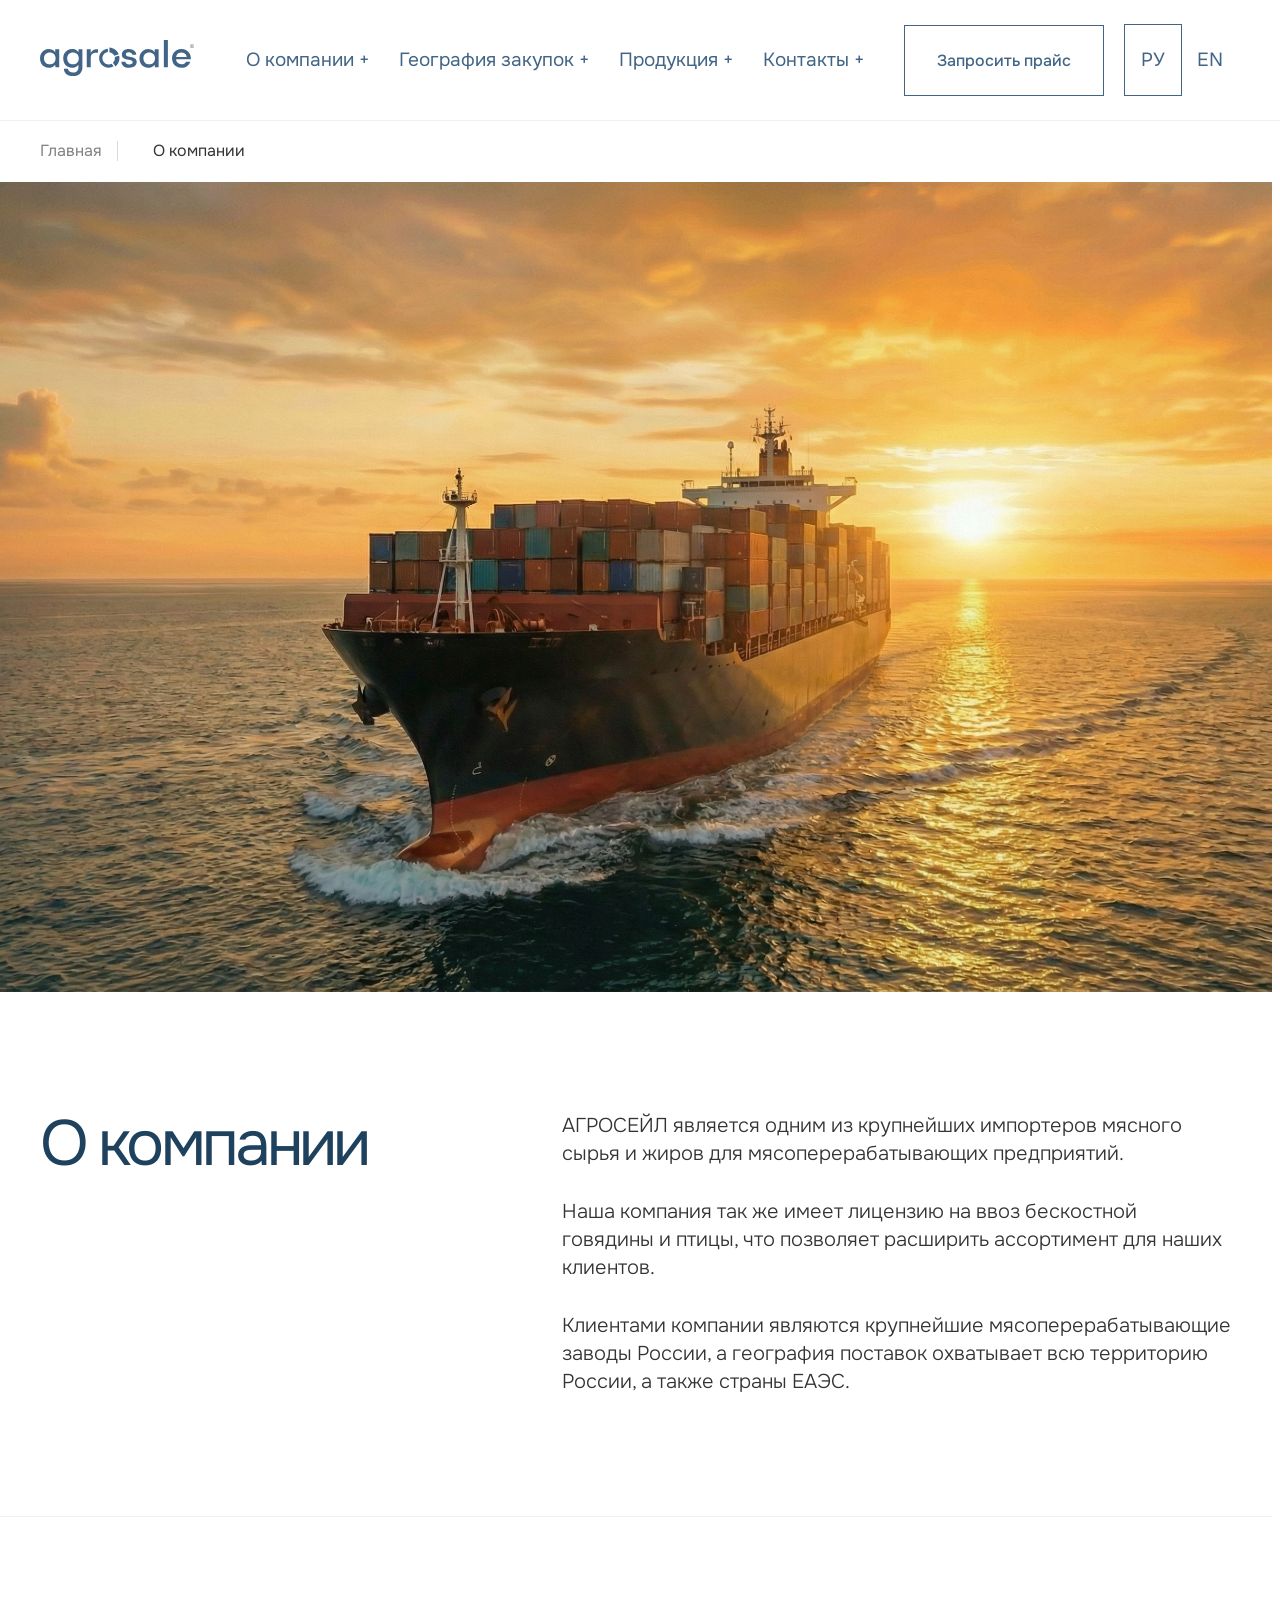
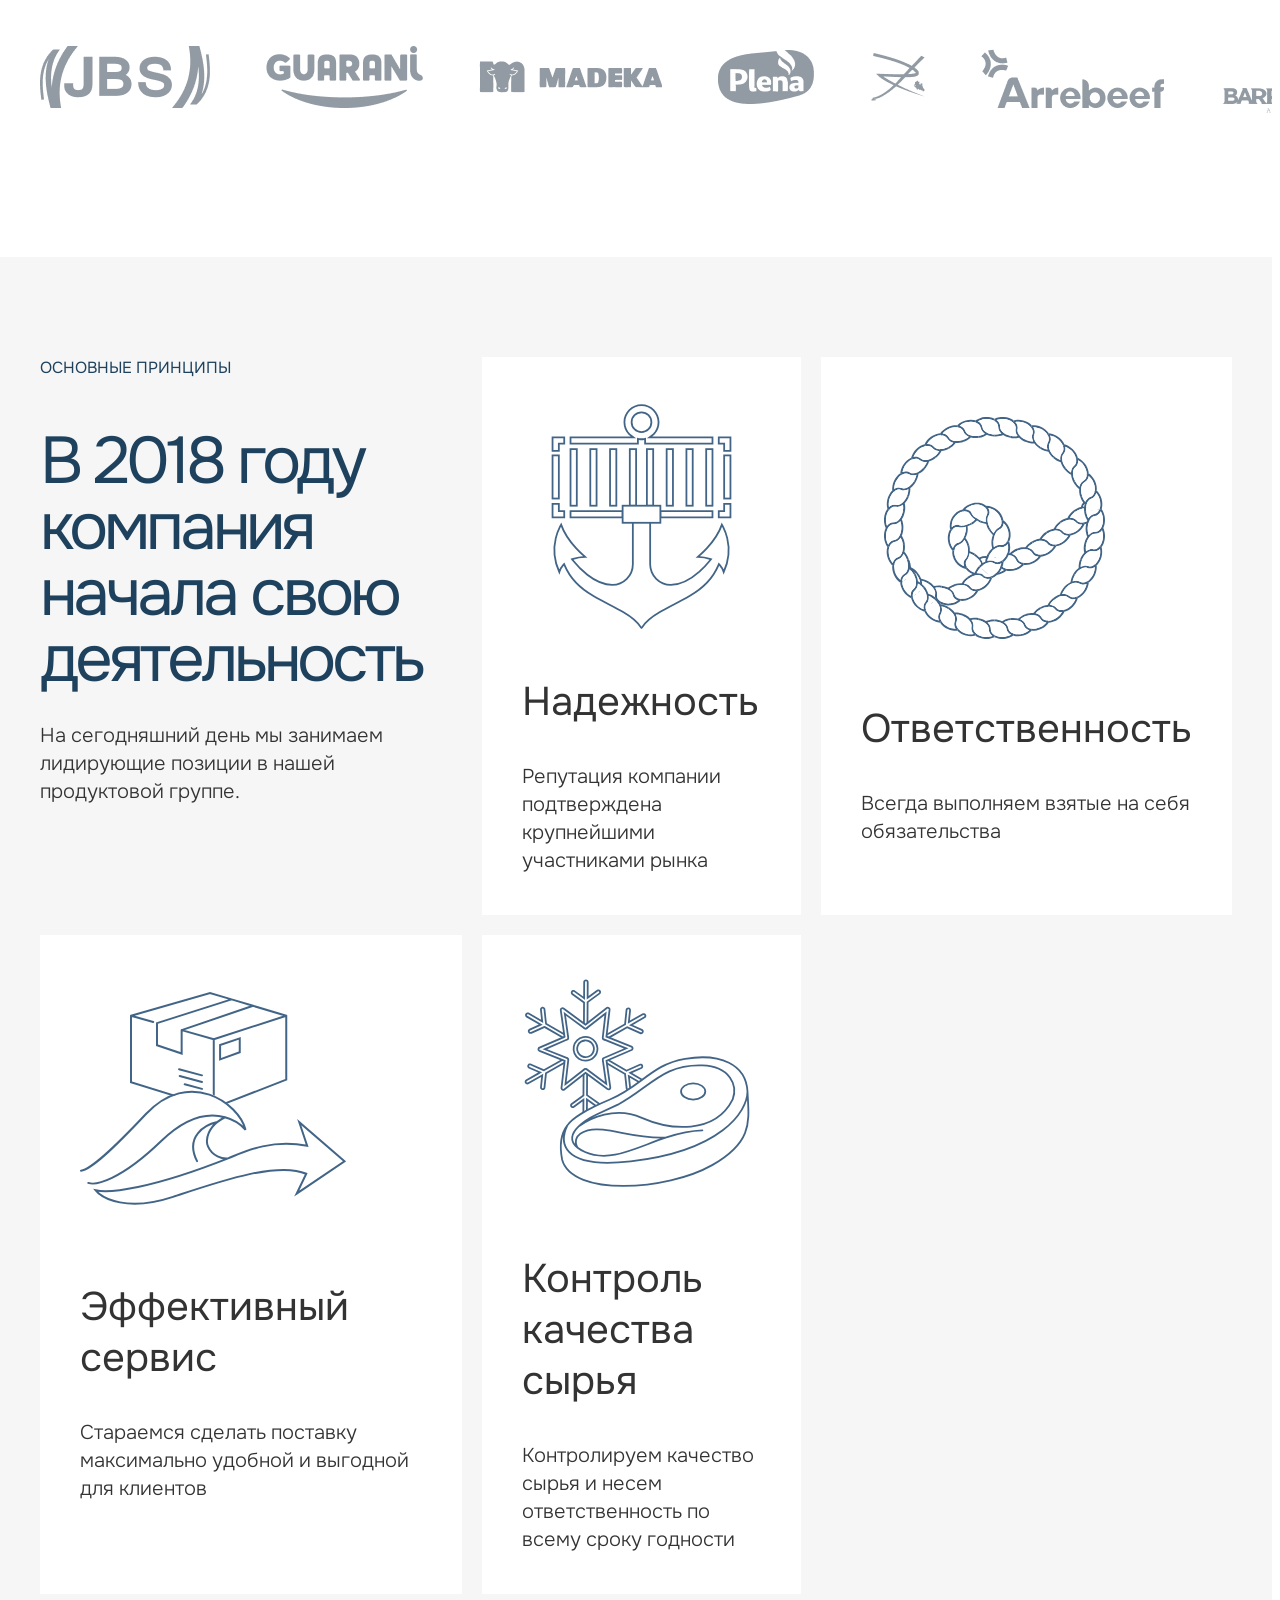
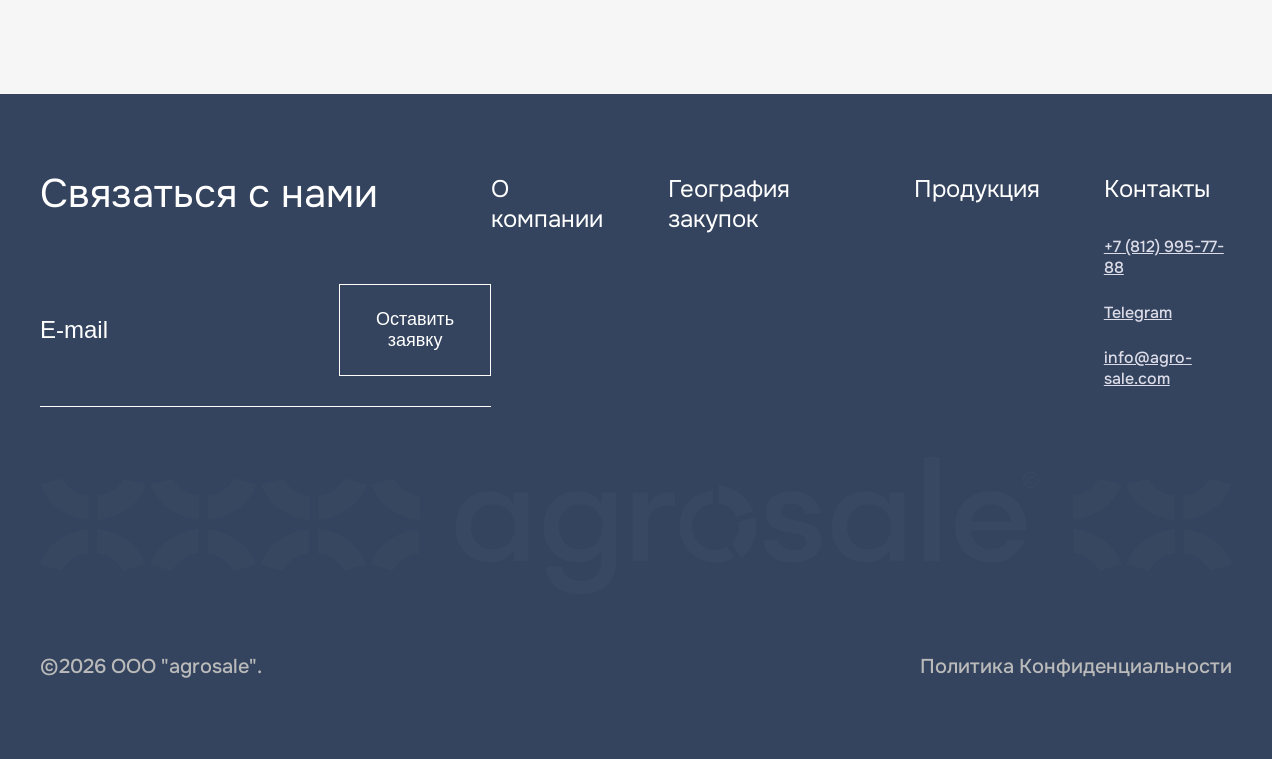
==== company.html @ a6a9d13f "First commit" ====
<!doctype html>
<html lang="en">
	<head>
		<meta charset="UTF-8" />
		<meta name="viewport" content="width=device-width, initial-scale=1.0" />
		<link rel="preconnect" href="https://fonts.googleapis.com" />
		<link rel="preconnect" href="https://fonts.gstatic.com" crossorigin />
		<link
			href="https://fonts.googleapis.com/css2?family=Onest:wght@100..900&display=swap"
			rel="stylesheet"
		/>
		<link rel="stylesheet" href="assets/css/style.css" />
		<title>Agrosale</title>
	</head>
	<body>
		<header class="header header2">
			<div class="container">
				<a href="index.html" class="logo">
					<img src="assets/svg/logo3.svg" alt="agrosale" />
				</a>

				<button class="burger" id="burger">
					<span></span>
					<span></span>
					<span></span>
				</button>

				<div class="nav-wrapper" id="nav-wrapper">
					<div class="menu-image">
						<img src="assets/svg/logo2.svg" alt="Shipping" />
					</div>
					<div class="nav-image">
						<img src="assets/img/menu.jpg" alt="" />
					</div>
					<nav class="main-nav">
						<ul>
							<li><a href="company.html">О компании +</a></li>
							<li><a href="geography.html">География закупок +</a></li>
							<li><a href="production.html">Продукция +</a></li>
							<li><a href="contacts.html">Контакты +</a></li>
						</ul>
					</nav>

					<div class="header-actions">
						<a href="#" class="btn-price">Запросить прайс</a>

						<div class="lang-switcher">
							<a href="#" class="lang-item active">РУ</a>
							<a href="#" class="lang-item">EN</a>
						</div>
					</div>
				</div>
			</div>
		</header>
		<main>
			<nav class="breadcrumbs-container">
				<div class="container">
					<ul class="breadcrumbs">
						<li><a href="/">Главная</a></li>
						<li><span>О компании</span></li>
					</ul>
				</div>
			</nav>
			<section class="meat-landing-section">
				<div class="video-wrapper">
					<img src="assets/img/company.jpg" alt="" />
				</div>
			</section>
			<section class="company-partner">
				<div class="products-header">
					<h2 class="main-title">О компании</h2>
					<div class="description-text-wrapper">
						<p class="description-text">
							АГРОСЕЙЛ является одним из крупнейших импортеров мясного сырья и
							жиров для мясоперерабатывающих предприятий.
						</p>
						<p class="description-text">
							Наша компания так же имеет лицензию на ввоз бескостной говядины и
							птицы, что позволяет расширить ассортимент для наших клиентов.
						</p>
						<p class="description-text">
							Клиентами компании являются крупнейшие мясоперерабатывающие заводы
							России, а география поставок охватывает всю территорию России, а
							также страны ЕАЭС.  
						</p>
					</div>
				</div>
				<div class="partners__slider-line">
					<div class="partners__item">
						<img src="assets/img/Group 57.png" alt="JBS" />
					</div>
					<div class="partners__item">
						<img src="assets/img/Frame 172.png" alt="Guarani" />
					</div>
					<div class="partners__item">
						<img src="assets/img/Frame 174.png" alt="Victoria" />
					</div>
					<div class="partners__item">
						<img src="assets/img/Frame 176.png" alt="Arrebeef" />
					</div>
					<div class="partners__item">
						<img src="assets/img/Frame 177.png" alt="Minerva" />
					</div>
					<div class="partners__item">
						<img src="assets/img/Frame 179.png" alt="Barra Mansa" />
					</div>
					<div class="partners__item">
						<img src="assets/img/Frame 180.png" alt="Barra Mansa" />
					</div>
					<div class="partners__item">
						<img src="assets/img/Frame 181.png" alt="Barra Mansa" />
					</div>
					<div class="partners__item">
						<img src="assets/img/Frame 182.png" alt="Barra Mansa" />
					</div>
					<div class="partners__item">
						<img src="assets/img/Frame 178.png" alt="Barra Mansa" />
					</div>
				</div>
			</section>
			<section class="principles-section">
				<div class="container">
					<div class="principles-grid">
						<div class="principles-info">
							<span class="overline">Основные принципы</span>
							<h2 class="principles-title">
								В 2018 году компания начала свою деятельность
							</h2>
							<p class="principles-desc">
								На сегодняшний день мы занимаем лидирующие позиции в нашей
								продуктовой группе.
							</p>
						</div>

						<div class="principle-card">
							<div class="card-icon">
								<img src="assets/svg/nadeznost.svg" alt="Надежность" />
							</div>
							<h3 class="card-title">Надежность</h3>
							<p class="card-text">
								Репутация компании подтверждена крупнейшими участниками рынка
							</p>
						</div>

						<div class="principle-card">
							<div class="card-icon">
								<img
									src="assets/svg/otvetstvennost.svg"
									alt="Ответственность"
								/>
							</div>
							<h3 class="card-title">Ответственность</h3>
							<p class="card-text">
								Всегда выполняем взятые на себя обязательства
							</p>
						</div>

						<div class="principle-card">
							<div class="card-icon">
								<img src="assets/svg/servis.svg" alt="Эффективный сервис" />
							</div>
							<h3 class="card-title">Эффективный сервис</h3>
							<p class="card-text">
								Стараемся сделать поставку максимально удобной и выгодной для
								клиентов
							</p>
						</div>

						<div class="principle-card">
							<div class="card-icon">
								<img src="assets/svg/control.svg" alt="Контроль качества" />
							</div>
							<h3 class="card-title">Контроль качества сырья</h3>
							<p class="card-text">
								Контролируем качество сырья и несем ответственность по всему
								сроку годности
							</p>
						</div>
					</div>
				</div>
			</section>
		</main>
		<footer>
			<footer class="footer">
				<div class="container">
					<div class="footer__top">
						<div class="footer__form-col">
							<h2 class="footer__title">Связаться с нами</h2>
							<form class="footer__form">
								<div class="footer__input-group">
									<input
										type="email"
										placeholder="E-mail"
										class="footer__input"
									/>
									<button type="submit" class="footer__btn">
										Оставить заявку
									</button>
								</div>
							</form>
						</div>

						<nav class="footer__nav">
							<div class="footer__nav-col">
								<a href="#" class="footer__nav-link">О компании</a>
							</div>
							<div class="footer__nav-col">
								<a href="#" class="footer__nav-link">География закупок</a>
							</div>
							<div class="footer__nav-col">
								<a href="#" class="footer__nav-link">Продукция</a>
							</div>
							<div class="footer__nav-col">
								<h3 class="footer__nav-title">Контакты</h3>
								<a href="tel:+78129957788" class="footer__contact-link"
									>+7 (812) 995-77-88</a
								>
								<a href="#" class="footer__contact-link">Telegram</a>
								<a href="mailto:info@agro-sale.com" class="footer__contact-link"
									>info@agro-sale.com</a
								>
							</div>
						</nav>
					</div>

					<div class="footer__logo-wrap">
						<img
							src="assets/svg/footer.svg"
							alt="agrosale"
							class="footer__logo-img"
						/>
					</div>

					<div class="footer__bottom">
						<p class="footer__copy">©2026 ООО "agrosale".</p>
						<a href="#" class="footer__policy">Политика Конфиденциальности</a>
					</div>
				</div>
			</footer>
		</footer>
		<script src="assets/js/script.js"></script>
	</body>
</html>
---- assets/css/style.css ----
@import url('./modules/header.css');
@import url('./modules/footer.css');
@import url('./core/base.css');
@import url('./sections/landing.css');
@import url('./sections/partner.css');
@import url('./sections/about.css');
@import url('./sections/meat.css');
@import url('./sections/map.css');
@import url('./sections/meat-landing.css');
@import url('./sections/product.css');
@import url('./sections/company-partner.css');
@import url('./sections/principles.css');
@import url('./sections/contacts.css');
@import url('./sections/form.css');
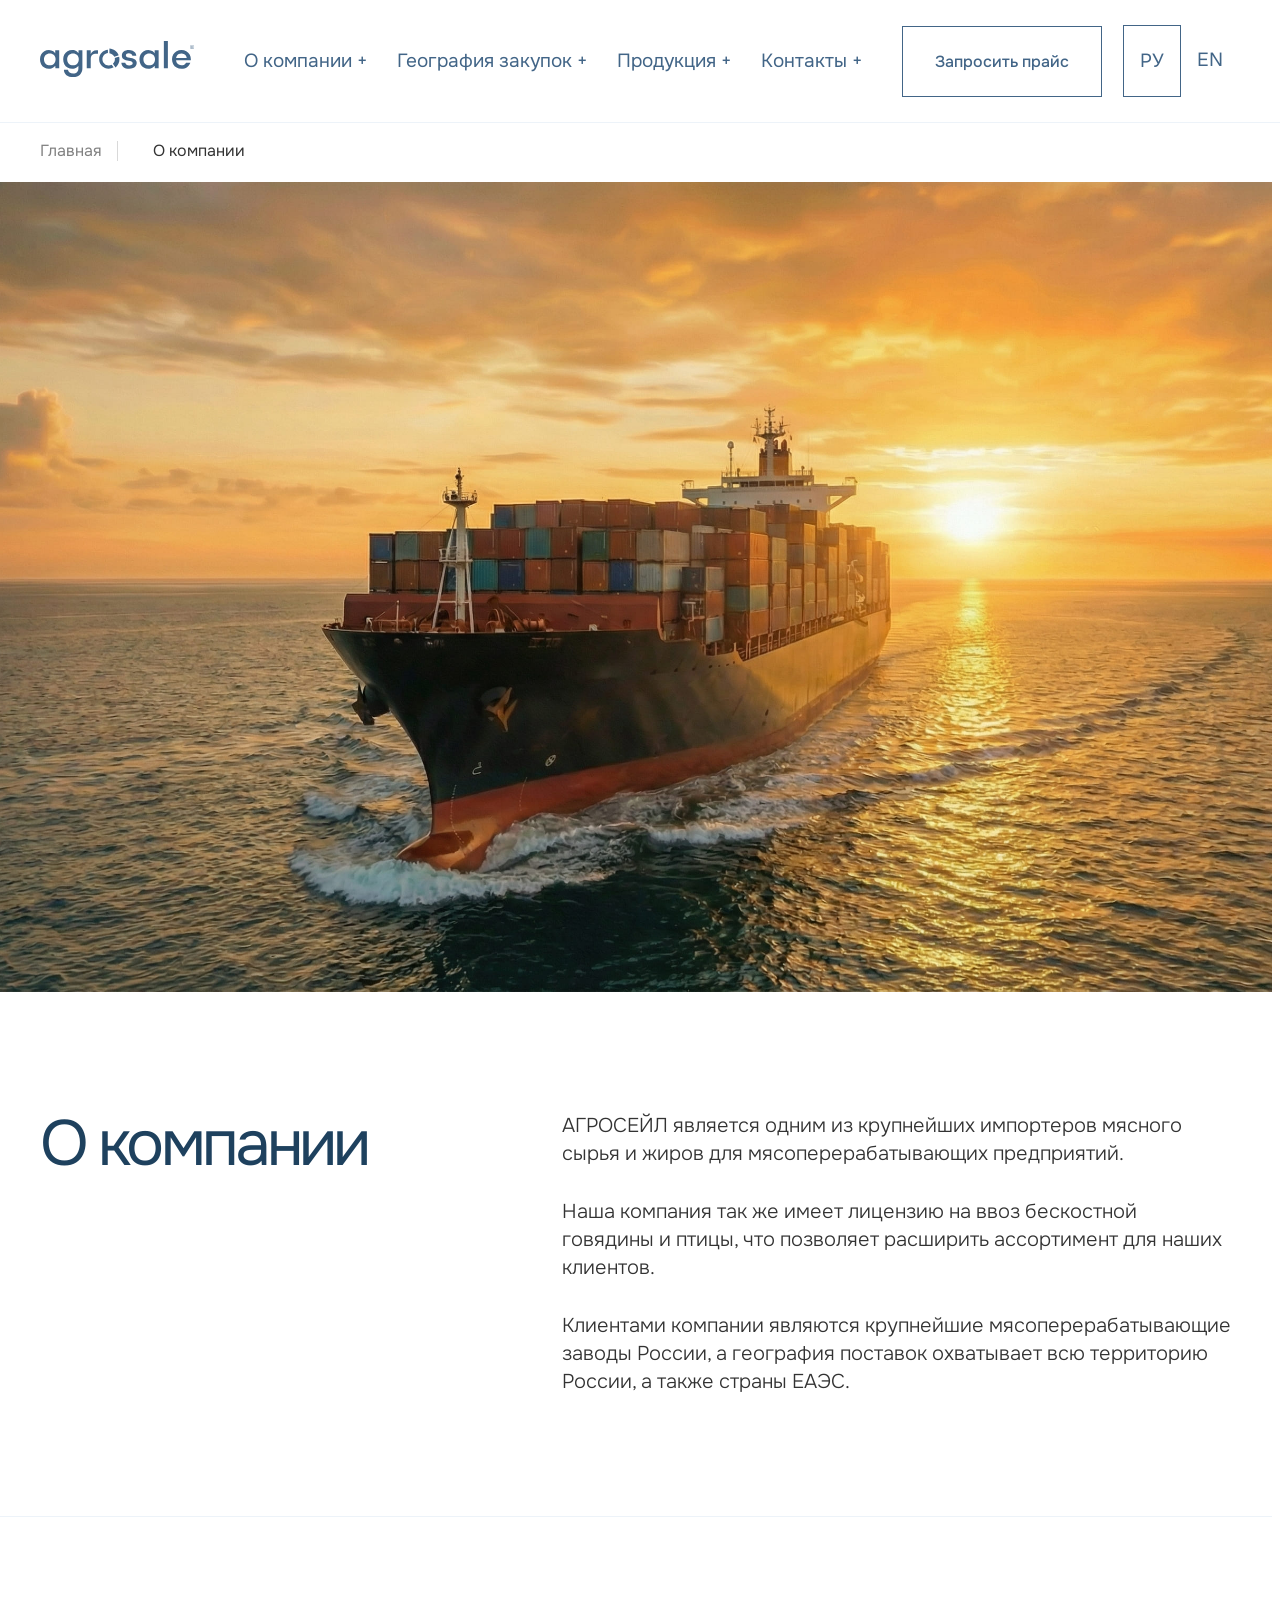
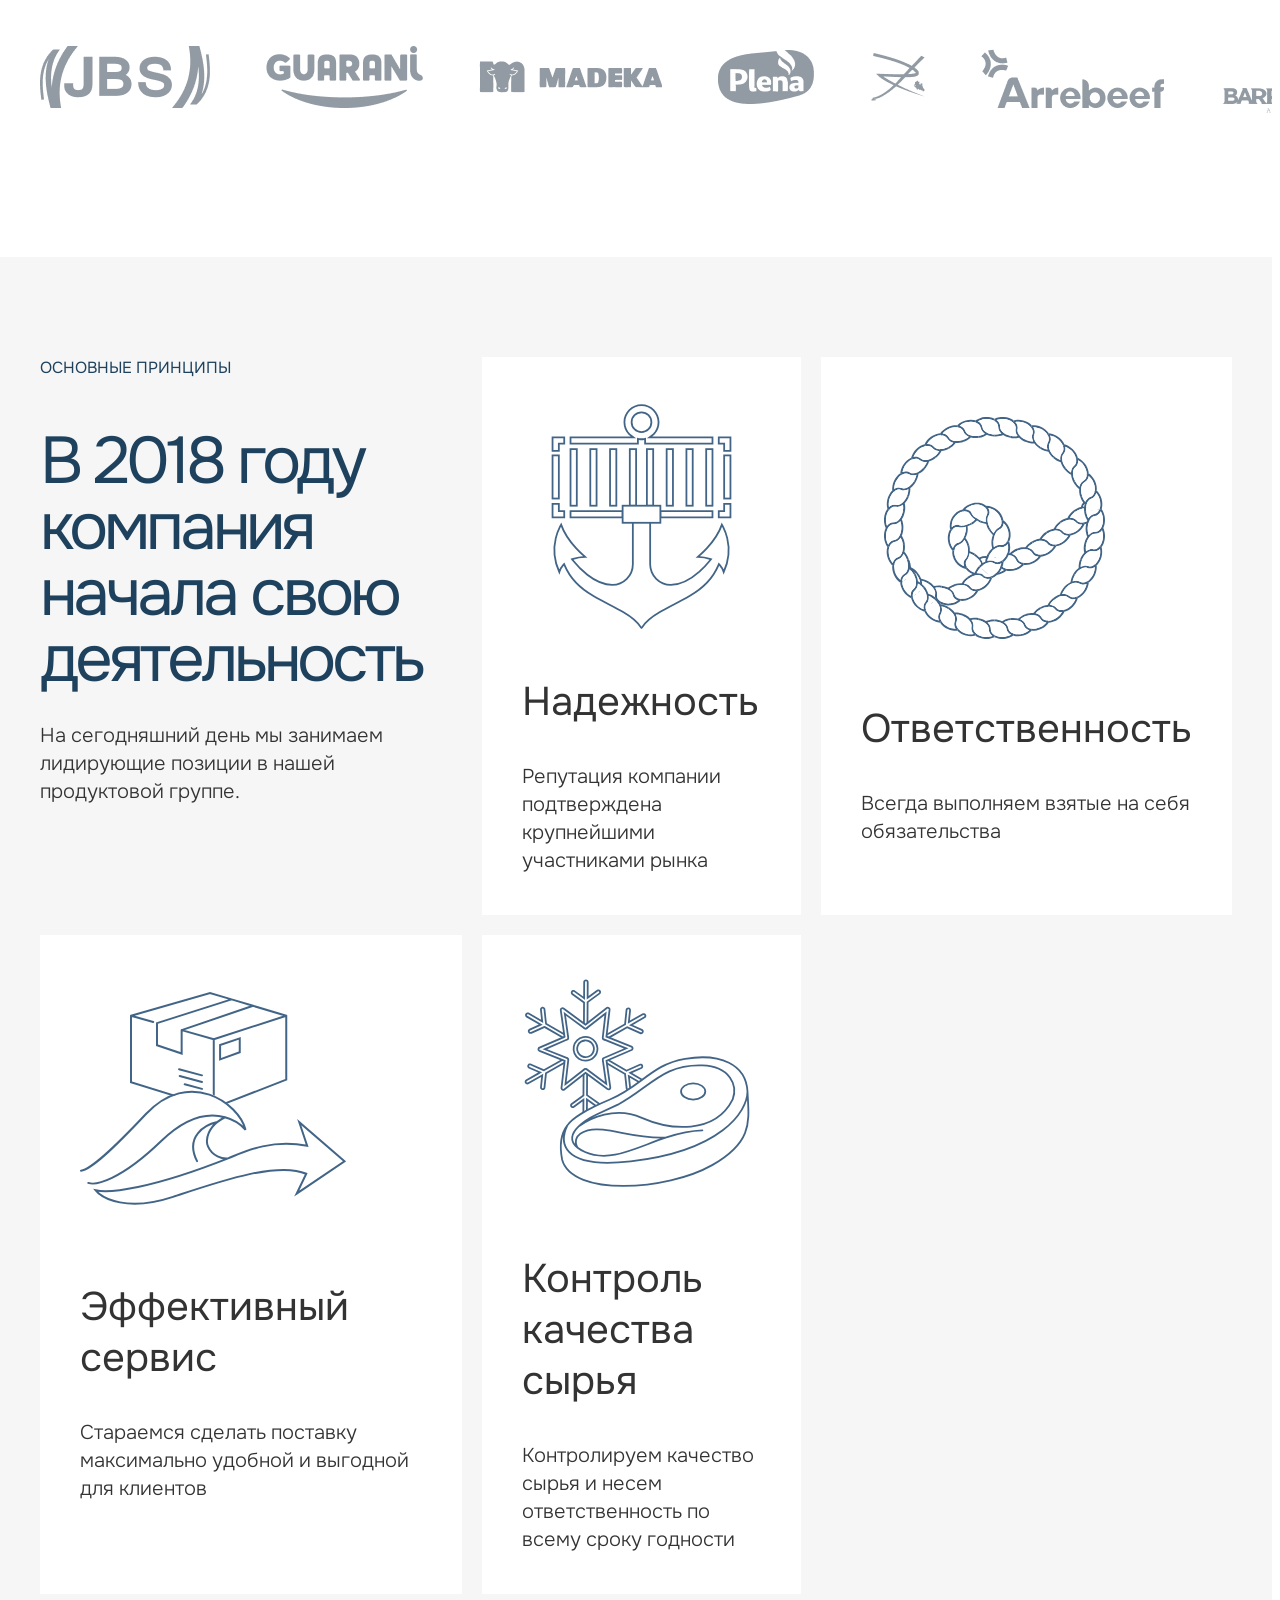
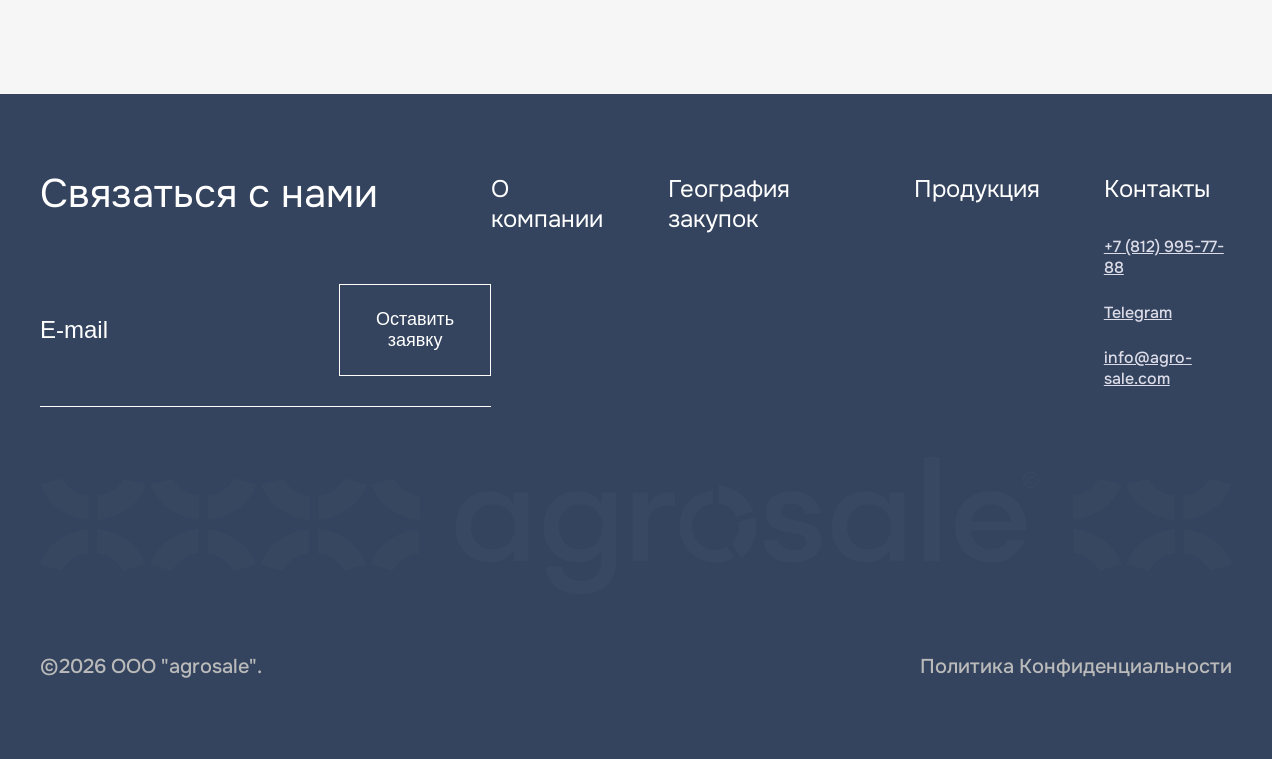
==== commit 8158790e: "commit" ====
--- a/company.html
+++ b/company.html
@@ -42,7 +42,7 @@
 					</nav>
 
 					<div class="header-actions">
-						<a href="#" class="btn-price">Запросить прайс</a>
+						<a href="#" class="btn-price open-btn">Запросить прайс</a>
 
 						<div class="lang-switcher">
 							<a href="#" class="lang-item active">РУ</a>
@@ -180,64 +180,96 @@
 				</div>
 			</section>
 		</main>
-		<footer>
-			<footer class="footer">
-				<div class="container">
-					<div class="footer__top">
-						<div class="footer__form-col">
-							<h2 class="footer__title">Связаться с нами</h2>
-							<form class="footer__form">
-								<div class="footer__input-group">
-									<input
-										type="email"
-										placeholder="E-mail"
-										class="footer__input"
-									/>
-									<button type="submit" class="footer__btn">
-										Оставить заявку
-									</button>
-								</div>
-							</form>
-						</div>
-
-						<nav class="footer__nav">
-							<div class="footer__nav-col">
-								<a href="#" class="footer__nav-link">О компании</a>
-							</div>
-							<div class="footer__nav-col">
-								<a href="#" class="footer__nav-link">География закупок</a>
-							</div>
-							<div class="footer__nav-col">
-								<a href="#" class="footer__nav-link">Продукция</a>
-							</div>
-							<div class="footer__nav-col">
-								<h3 class="footer__nav-title">Контакты</h3>
-								<a href="tel:+78129957788" class="footer__contact-link"
-									>+7 (812) 995-77-88</a
-								>
-								<a href="#" class="footer__contact-link">Telegram</a>
-								<a href="mailto:info@agro-sale.com" class="footer__contact-link"
-									>info@agro-sale.com</a
-								>
-							</div>
-						</nav>
-					</div>
-
-					<div class="footer__logo-wrap">
-						<img
-							src="assets/svg/footer.svg"
-							alt="agrosale"
-							class="footer__logo-img"
-						/>
-					</div>
-
-					<div class="footer__bottom">
-						<p class="footer__copy">©2026 ООО "agrosale".</p>
-						<a href="#" class="footer__policy">Политика Конфиденциальности</a>
-					</div>
-				</div>
-			</footer>
+		<footer class="footer">
+			<div class="container">
+				<div class="footer__top">
+					<div class="footer__form-col">
+						<h2 class="footer__title">Связаться с нами</h2>
+						<form class="footer__form">
+							<div class="footer__input-group">
+								<input
+									type="email"
+									placeholder="E-mail"
+									class="footer__input"
+								/>
+								<button type="submit" class="footer__btn">
+									Оставить заявку
+								</button>
+							</div>
+						</form>
+					</div>
+
+					<nav class="footer__nav">
+						<div class="footer__nav-col">
+							<a href="company.html" class="footer__nav-link">О компании</a>
+						</div>
+						<div class="footer__nav-col">
+							<a href="geography.html" class="footer__nav-link"
+								>География закупок</a
+							>
+						</div>
+						<div class="footer__nav-col">
+							<a href="production.html" class="footer__nav-link">Продукция</a>
+						</div>
+						<div class="footer__nav-col">
+							<a href="contacts.html" class="footer__nav-title">Контакты</a>
+							<a href="tel:+78129957788" class="footer__contact-link"
+								>+7 (812) 995-77-88</a
+							>
+							<a href="#" class="footer__contact-link">Telegram</a>
+							<a href="mailto:info@agro-sale.com" class="footer__contact-link"
+								>info@agro-sale.com</a
+							>
+						</div>
+					</nav>
+				</div>
+
+				<div class="footer__logo-wrap">
+					<img
+						src="assets/svg/footer.svg"
+						alt="agrosale"
+						class="footer__logo-img"
+					/>
+				</div>
+
+				<div class="footer__bottom">
+					<p class="footer__copy">©2026 ООО "agrosale".</p>
+					<a href="#" class="footer__policy">Политика Конфиденциальности</a>
+				</div>
+			</div>
 		</footer>
+		<div class="popup-overlay" id="pricePopup">
+			<div class="popup-content">
+				<button class="close-popup" aria-label="Закрыть"></button>
+
+				<div class="feedback-col form-card">
+					<h2 class="feedback-title">Запросить прайс</h2>
+					<p class="feedback-subtitle">
+						Заполните форму, и наши специалисты свяжутся с вами для консультации
+						по прайсу, поставкам и логистике мяса из разных стран.
+					</p>
+
+					<form class="price-form">
+						<div class="input-wrapper full">
+							<label>Ваши фамилия и имя:</label>
+							<input
+								type="text"
+								placeholder="Введите полностью фамилию и имя"
+							/>
+						</div>
+						<div class="input-wrapper">
+							<label>Ваш E-mail:</label>
+							<input type="email" placeholder="Введите электронную почту" />
+						</div>
+						<div class="input-wrapper">
+							<label>Ваш телефон:</label>
+							<input type="tel" placeholder="Введите номер телефона" />
+						</div>
+						<button type="submit" class="btn-send">Отправить запрос</button>
+					</form>
+				</div>
+			</div>
+		</div>
 		<script src="assets/js/script.js"></script>
 	</body>
 </html>
--- a/assets/css/style.css
+++ b/assets/css/style.css
@@ -1,5 +1,6 @@
 @import url('./modules/header.css');
 @import url('./modules/footer.css');
+@import url('./modules/pop_up.css');
 @import url('./core/base.css');
 @import url('./sections/landing.css');
 @import url('./sections/partner.css');
@@ -11,4 +12,3 @@
 @import url('./sections/company-partner.css');
 @import url('./sections/principles.css');
 @import url('./sections/contacts.css');
-@import url('./sections/form.css');
